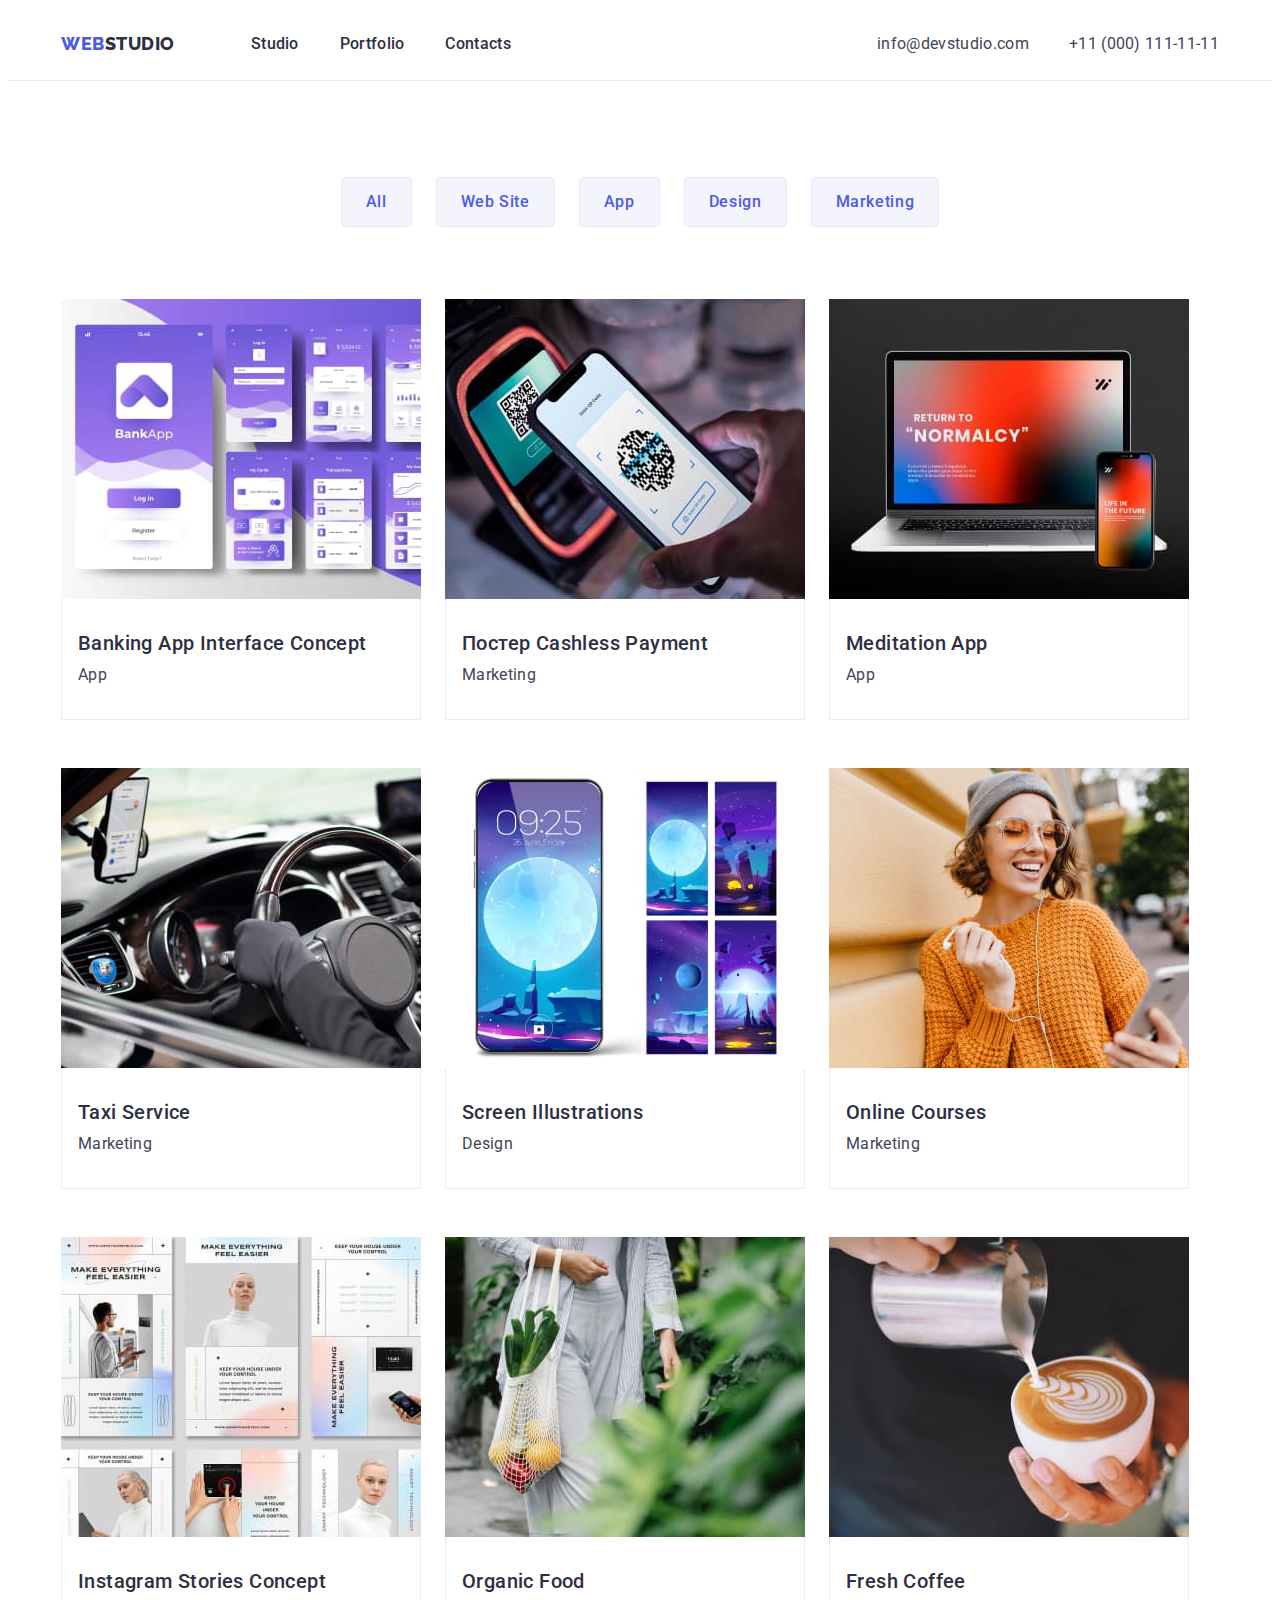
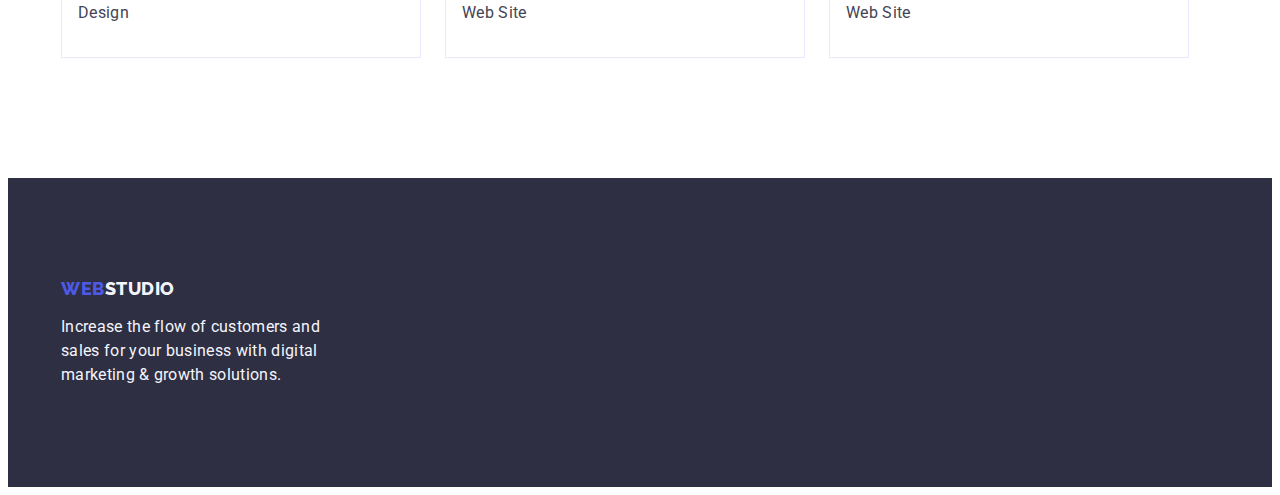
==== portfolio.html @ adb834d6 "Initial commit" ====
<!DOCTYPE html>
<html lang="en">
  <head>
    <meta charset="UTF-8" />
    <meta http-equiv="X-UA-Compatible" content="IE=edge" />
    <meta name="viewport" content="width=device-width, initial-scale=1.0" />
    <title>Portfolio</title>
    <link rel="preconnect" href="https://fonts.googleapis.com" />
    <link rel="preconnect" href="https://fonts.gstatic.com" crossorigin />
    <link
      href="https://fonts.googleapis.com/css2?family=Raleway:wght@800&family=Roboto:wght@400;500;700&display=swap"
      rel="stylesheet"
    />
    <link
      rel="stylesheet"
      href="https://cdnjs.cloudflare.com/ajax/libs/modern-normalize/1.1.0/modern-normalize.min.css"
      integrity="sha512-wpPYUAdjBVSE4KJnH1VR1HeZfpl1ub8YT/NKx4PuQ5NmX2tKuGu6U/JRp5y+Y8XG2tV+wKQpNHVUX03MfMFn9Q=="
      crossorigin="anonymous"
      referrerpolicy="no-referrer"
    />
    <link rel="stylesheet" href="./css/portfolio.css" />
  </head>
  <body>
    <!-- header -->
    <header>
      <div class="container header-container">
        <nav class="nav-header">
          <a class="logo" href="./index.html" lang="en"
            ><span class="logo-part">Web</span>Studio</a
          >
          <ul class="header-list">
            <li class="header-item">
              <a class="header-item-link" href="./index.html">Studio</a>
            </li>
            <li class="header-item">
              <a class="header-item-link" href="./portfolio.html">Portfolio</a>
            </li>
            <li class="header-item">
              <a class="header-item-link" href="">Contacts</a>
            </li>
          </ul>
        </nav>
        <address class="addres">
          <ul class="addres-list">
            <li class="header-item-addres">
              <a
                class="header-item-link header-contacts"
                href="mailto:info@devstudio.com"
                >info@devstudio.com</a
              >
            </li>
            <li>
              <a
                class="header-item-link header-contacts"
                href="tel:+110001111111"
                >+11 (000) 111-11-11</a
              >
            </li>
          </ul>
        </address>
      </div>
    </header>
    <!-- Main -->
    <main>
      <section class="section section-work">
        <div class="container">
          <h1 class="visually-hidden">Work Examples</h1>
          <ul class="work-list">
            <li class="work-list-item">
              <button class="button" type="button">All</button>
            </li>
            <li class="work-list-item">
              <button class="button" type="button">Web Site</button>
            </li>
            <li class="work-list-item">
              <button class="button" type="button">App</button>
            </li>
            <li class="work-list-item">
              <button class="button" type="button">Design</button>
            </li>
            <li class="work-list-item">
              <button class="button" type="button">Marketing</button>
            </li>
          </ul>
          <ul class="work-list-examples">
            <li class="work-list-example-item">
              <div class="example-image">
                <img
                  src="./images/portfolio1.jpg"
                  alt="App design"
                  width="360"
                />
              </div>
              <div class="examples-info">
                <h2 class="secondary-title">Banking App Interface Concept</h2>
                <p class="examples-expl">App</p>
              </div>
            </li>
            <li class="work-list-example-item">
              <div class="example-image">
                <img
                  src="./images/portfolio2.jpg"
                  alt="Smartphone scans QR code"
                  width="360"
                />
              </div>
              <div class="examples-info">
                <h2 class="secondary-title">
                  Постер <span lang="en">Cashless Payment</span>
                </h2>
                <p class="examples-expl">Marketing</p>
              </div>
            </li>
            <li class="work-list-example-item">
              <div class="example-image">
                <img
                  src="./images/portfolio3.jpg"
                  alt="Laptop and smartphone"
                  width="360"
                />
              </div>
              <div class="examples-info">
                <h2 class="secondary-title">Meditation App</h2>
                <p class="examples-expl">App</p>
              </div>
            </li>
            <li class="work-list-example-item">
              <div class="example-image">
                <img
                  src="./images/portfolio4.jpg"
                  alt="Hands on the steering wheel"
                  width="360"
                />
              </div>
              <div class="examples-info">
                <h2 class="secondary-title">Taxi Service</h2>
                <p class="examples-expl">Marketing</p>
              </div>
            </li>
            <li class="work-list-example-item">
              <div class="example-image">
                <img
                  src="./images/portfolio5.jpg"
                  alt="Smartphone's main screen"
                  width="360"
                />
              </div>
              <div class="examples-info">
                <h2 class="secondary-title">Screen Illustrations</h2>
                <p class="examples-expl">Design</p>
              </div>
            </li>
            <li class="work-list-example-item">
              <div class="example-image">
                <img
                  src="./images/portfolio6.jpg"
                  alt="Woman listening to music"
                  width="360"
                />
              </div>
              <div class="examples-info">
                <h2 class="secondary-title" lang="en">Online Courses</h2>
                <p class="examples-expl">Marketing</p>
              </div>
            </li>
            <li class="work-list-example-item">
              <div class="example-image">
                <img
                  src="./images/portfolio7.jpg"
                  alt="Instagram stories models"
                  width="360"
                />
              </div>
              <div class="examples-info">
                <h2 class="secondary-title">Instagram Stories Concept</h2>
                <p class="examples-expl">Design</p>
              </div>
            </li>
            <li class="work-list-example-item">
              <div class="example-image">
                <img
                  src="./images/portfolio8.jpg"
                  alt="Woman with shopper"
                  width="360"
                />
              </div>
              <div class="examples-info">
                <h2 class="secondary-title">Organic Food</h2>
                <p class="examples-expl">Web Site</p>
              </div>
            </li>
            <li class="work-list-example-item">
              <div class="example-image">
                <img
                  src="./images/portfolio9.jpg"
                  alt="Barista pouring coffee"
                  width="360"
                />
              </div>
              <div class="examples-info">
                <h2 class="secondary-title">Fresh Coffee</h2>
                <p class="examples-expl">Web Site</p>
              </div>
            </li>
          </ul>
        </div>
      </section>
    </main>
    <!-- footer -->
    <footer class="footer">
      <div class="container">
        <a class="footer-logo logo" href="./index.html"
          ><span class="logo-part">Web</span>Studio</a
        >
        <p class="footer-text">
          Increase the flow of customers and sales for your business with
          digital marketing & growth solutions.
        </p>
      </div>
    </footer>
  </body>
</html>
---- css/portfolio.css ----
:root {
  --main-font: "Roboto", sans-serif;
  --secondary-font: "Raleway", sans-serif;
  --main-color: #2e2f42;
  --secondary-color: #434455;
  --third-color: #ffffff;
  --contacts-color-secondary: #f4f4fd;
  --accent-color: #404bbf;
  --brand-color: #4d5ae5;
  --background-main: #f4f4fd;
  --background-secondary: #2e2f42;
  --border-color: #e7e9fc;
}
ul,
ol {
  list-style: none;
  margin: 0;
  padding: 0;
}
p,
h1,
h2,
h3,
h4,
h5,
h6 {
  margin: 0;
}
button {
  font: inherit;
  padding: 0;
  border: none;
  background-color: transparent;
}
a {
  text-decoration: none;
  color: inherit;
  font-style: inherit;
}
img {
  display: block;
  max-width: 100%;
  height: auto;
}
address {
  font-style: inherit;
}

/* base */

body {
  font-family: var(--main-font);
  color: var(--main-color);
}

.visually-hidden {
  position: absolute;
  white-space: nowrap;
  width: 1px;
  height: 1px;
  overflow: hidden;
  border: 0;
  padding: 0;
  clip: rect(0 0 0 0);
  clip-path: inset(50%);
  margin: -1px;
}

.secondary-title {
  font-weight: 500;
  font-size: 20px;
  line-height: 1.2;
  letter-spacing: 0.02em;
  color: var(--main-color);
  margin-bottom: 8px;
}
.container {
  width: 1158px;
  margin: 0 auto;
  padding: 0 15px;
}
.section {
  margin: 0 auto;
}

/* header */
.header-container {
  display: flex;
  align-items: center;
}

.nav-header {
  display: flex;
}
.header-list {
  display: flex;
  min-width: 260px;
  justify-content: space-between;
}
.addres-list {
  display: flex;
}
address {
  margin-left: auto;
}

header {
  background-color: var(--third-color);
  padding: 24px 0;
  border-bottom: 1px solid var(--border-color);
}

.logo {
  font-family: var(--secondary-font);
  font-weight: 800;
  font-size: 18px;
  line-height: 1.17;
  display: flex;
  align-items: center;
  letter-spacing: 0.03em;
  text-transform: uppercase;
  color: var(--main-color);
  margin-right: 76px;
}
.logo-part {
  color: var(--brand-color);
}
.header-item-addres {
  margin-right: 40px;
}
.header-item-link {
  font-weight: 500;
  font-size: 16px;
  line-height: 1.5;
  letter-spacing: 0.02em;
  padding-top: 24px;
  padding-bottom: 24px;
  color: var(--main-color);
}

.header-contacts {
  font-weight: 400;
  font-size: 16px;
  line-height: 1.5;
  letter-spacing: 0.02em;
  color: var(--secondary-color);
}

.header-item-link:hover,
.header-item-link:focus {
  color: var(--accent-color);
}

/* work examples */
.section-work {
  padding-top: 96px;
  padding-bottom: 120px;
}

.button {
  display: block;
  font-weight: 500;
  font-size: 16px;
  line-height: 1.5;
  text-align: center;
  border: 1px solid var(--border-color);
  border-radius: 4px;
  letter-spacing: 0.04em;
  color: var(--brand-color);
  background: var(--background-main);
  padding: 12px 24px;
}

.button:hover,
.button:focus {
  color: var(--third-color);
  background: var(--accent-color);
  cursor: pointer;
}
.work-list {
  margin-bottom: 72px;
  display: flex;
  justify-content: center;
}

.work-list-item:nth-child(-n + 4) {
  margin-right: 24px;
}

.work-list-examples {
  display: flex;
  flex-wrap: wrap;
  gap: 24px;
  flex-basis: calc((100% - 2 * 24px) / 3);
}

.work-list-example-item:nth-child(-n + 6) {
  margin-bottom: 48px;
}

.work-list-example-item:nth-child(n + 4) {
  margin-top: -24px;
}

.examples-expl {
  font-weight: 400;
  font-size: 16px;
  line-height: 1.5;
  letter-spacing: 0.02em;
  color: var(--secondary-color);
}
.examples-info {
  border-bottom: 1px solid var(--border-color);
  border-right: 1px solid var(--border-color);
  border-left: 1px solid var(--border-color);
  padding-top: 32px;
  padding-bottom: 32px;
  padding-left: 16px;
  padding-right: auto;
}
.examples-image {
  margin-bottom: 0;
}

/* footer */

.footer-text {
  font-weight: 400;
  font-size: 16px;
  line-height: 1.5;
  letter-spacing: 0.02em;
  color: var(--contacts-color-secondary);
  max-width: 264px;
}

.footer {
  background: var(--background-secondary);
  padding: 100px 0;
}

.footer-logo {
  color: var(--contacts-color-secondary);
  margin-bottom: 16px;
}
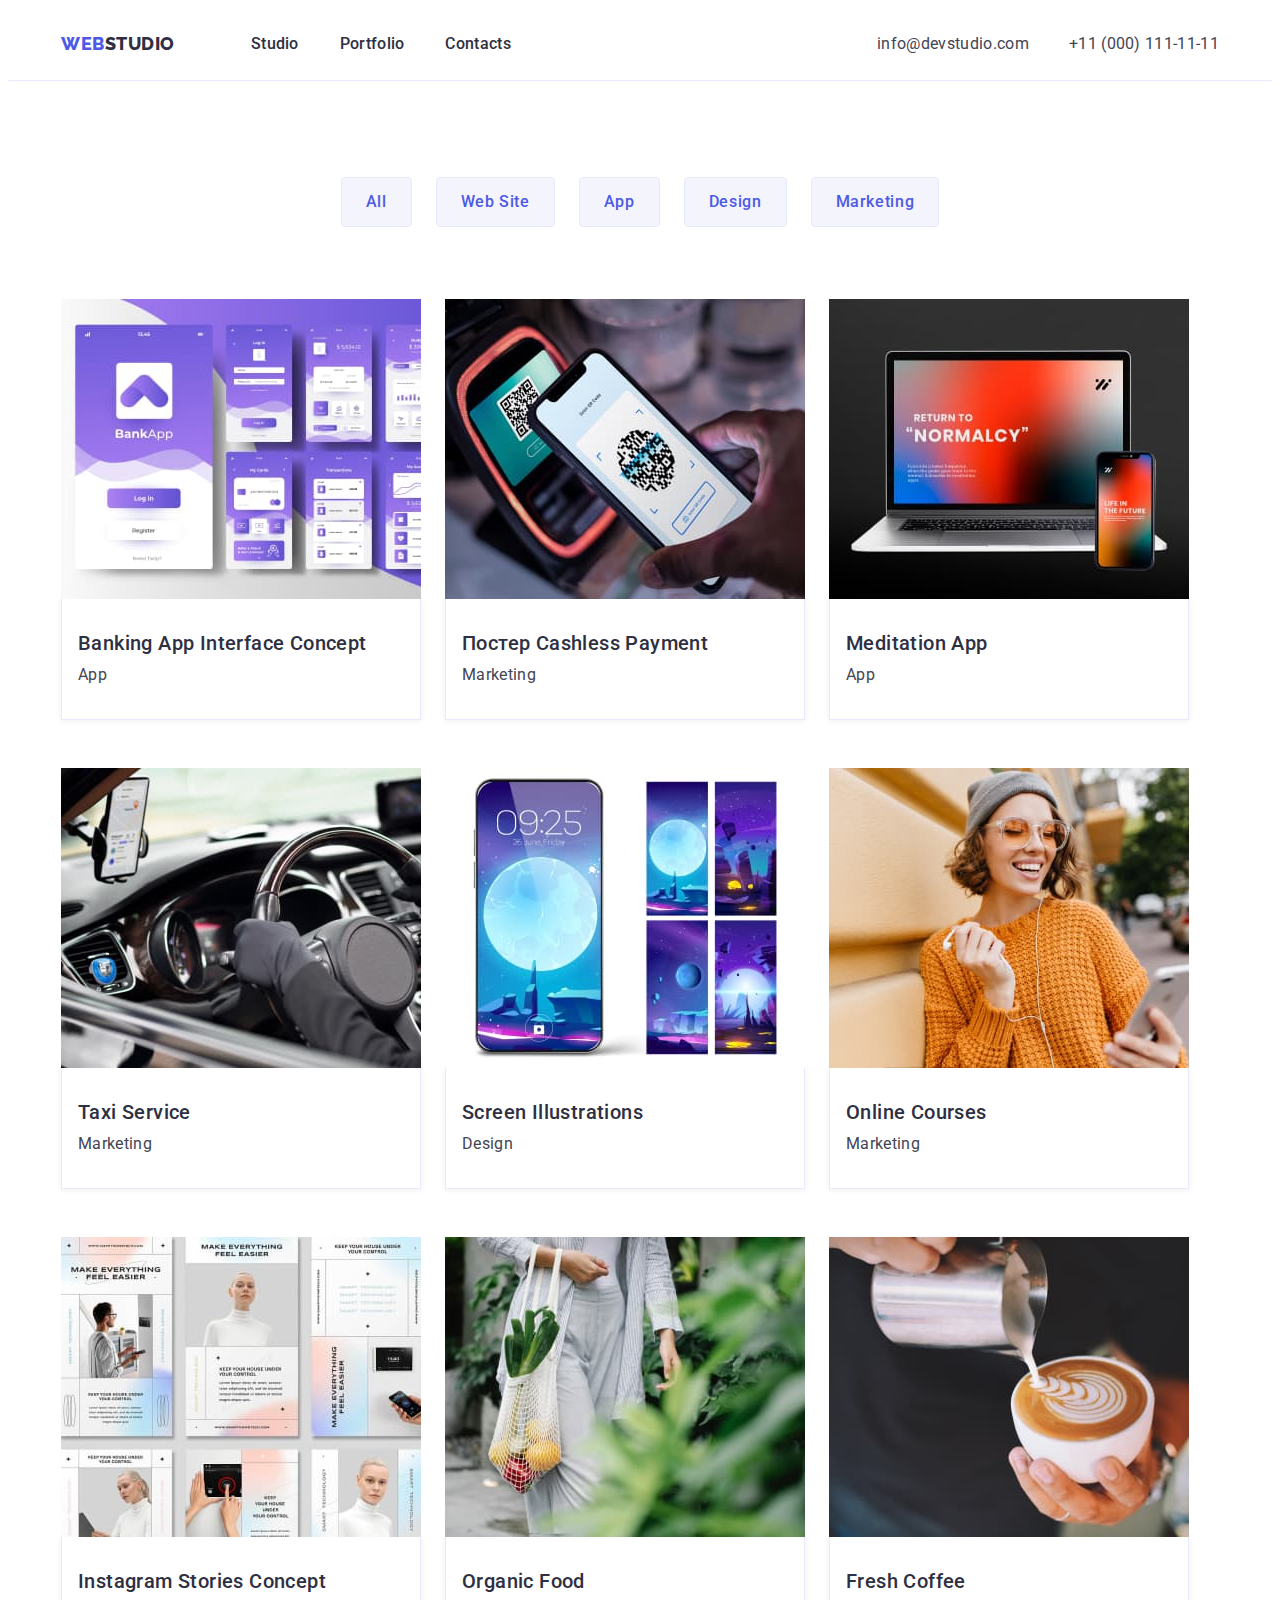
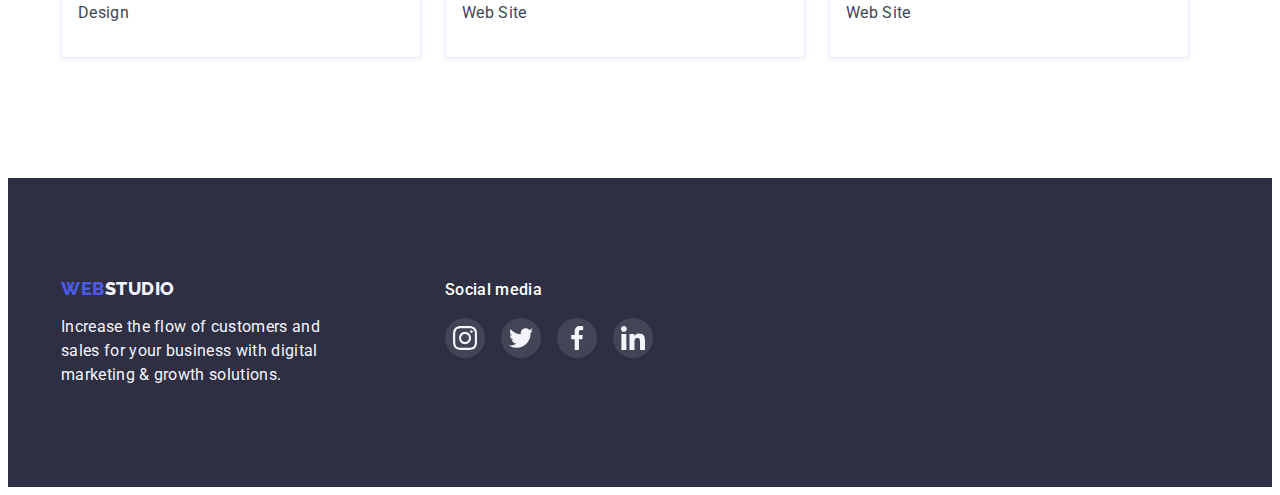
==== commit 7346d823: "homework 4" ====
--- a/portfolio.html
+++ b/portfolio.html
@@ -208,14 +208,49 @@
     </main>
     <!-- footer -->
     <footer class="footer">
-      <div class="container">
-        <a class="footer-logo logo" href="./index.html"
-          ><span class="logo-part">Web</span>Studio</a
-        >
-        <p class="footer-text">
-          Increase the flow of customers and sales for your business with
-          digital marketing & growth solutions.
-        </p>
+      <div class="footer-container container">
+        <div class="footer-left">
+          <a class="footer-logo logo" href="./index.html"
+            ><span class="logo-part">Web</span>Studio</a
+          >
+          <p class="footer-text">
+            Increase the flow of customers and sales for your business with
+            digital marketing & growth solutions.
+          </p>
+        </div>
+        <div>
+          <p class="footer-social">Social media</p>
+          <ul class="footer-social-list">
+            <li class="footer-social-list-item">
+              <a href="" class="footer-social-list-link">
+                <svg class="footer-list-icon" width="24px" height="24px">
+                  <use href="./images/symbol-defs.svg#icon-instagram"></use>
+                </svg>
+              </a>
+            </li>
+            <li class="footer-social-list-item">
+              <a href="" class="footer-social-list-link">
+                <svg class="footer-list-icon" width="24px" height="24px">
+                  <use href="./images/symbol-defs.svg#icon-twitter"></use>
+                </svg>
+              </a>
+            </li>
+            <li class="footer-social-list-item">
+              <a href="" class="footer-social-list-link">
+                <svg class="footer-list-icon" width="24px" height="24px">
+                  <use href="./images/symbol-defs.svg#icon-facebook"></use>
+                </svg>
+              </a>
+            </li>
+            <li class="footer-social-list-item">
+              <a href="" class="footer-social-list-link">
+                <svg class="footer-list-icon" width="24px" height="24px">
+                  <use href="./images/symbol-defs.svg#icon-linkedin"></use>
+                </svg>
+              </a>
+            </li>
+          </ul>
+        </div>
       </div>
     </footer>
   </body>
--- a/css/portfolio.css
+++ b/css/portfolio.css
@@ -217,7 +217,16 @@
   padding-bottom: 32px;
   padding-left: 16px;
   padding-right: auto;
-}
+  box-shadow: 0px 1px 6px rgba(46, 47, 66, 0.08);
+}
+
+.examples-info:hover,
+.examples-info:focus {
+  cursor: pointer;
+  box-shadow: 0px 1px 6px rgba(46, 47, 66, 0.08),
+    0px 1px 1px rgba(46, 47, 66, 0.16), 0px 2px 1px rgba(46, 47, 66, 0.08);
+}
+
 .examples-image {
   margin-bottom: 0;
 }
@@ -242,3 +251,38 @@
   color: var(--contacts-color-secondary);
   margin-bottom: 16px;
 }
+.footer-social {
+  font-weight: 500;
+  font-size: 16px;
+  line-height: 1.5;
+  letter-spacing: 0.02em;
+  color: var(--third-color);
+  margin-bottom: 16px;
+}
+.footer-container {
+  display: flex;
+  align-items: flex-start;
+}
+.footer-left {
+  margin-right: 120px;
+}
+.footer-social-list {
+  display: flex;
+  gap: 16px;
+}
+.footer-social-list-link {
+  display: flex;
+  justify-content: center;
+  align-items: center;
+  width: 40px;
+  height: 40px;
+  border-radius: 50%;
+  background-color: rgba(255, 255, 255, 0.1);
+}
+.footer-social-list-link:hover,
+.footer-social-list-link:focus {
+  background-color: #31d0aa;
+}
+.footer-list-icon {
+  fill: var(--contacts-color-secondary);
+}
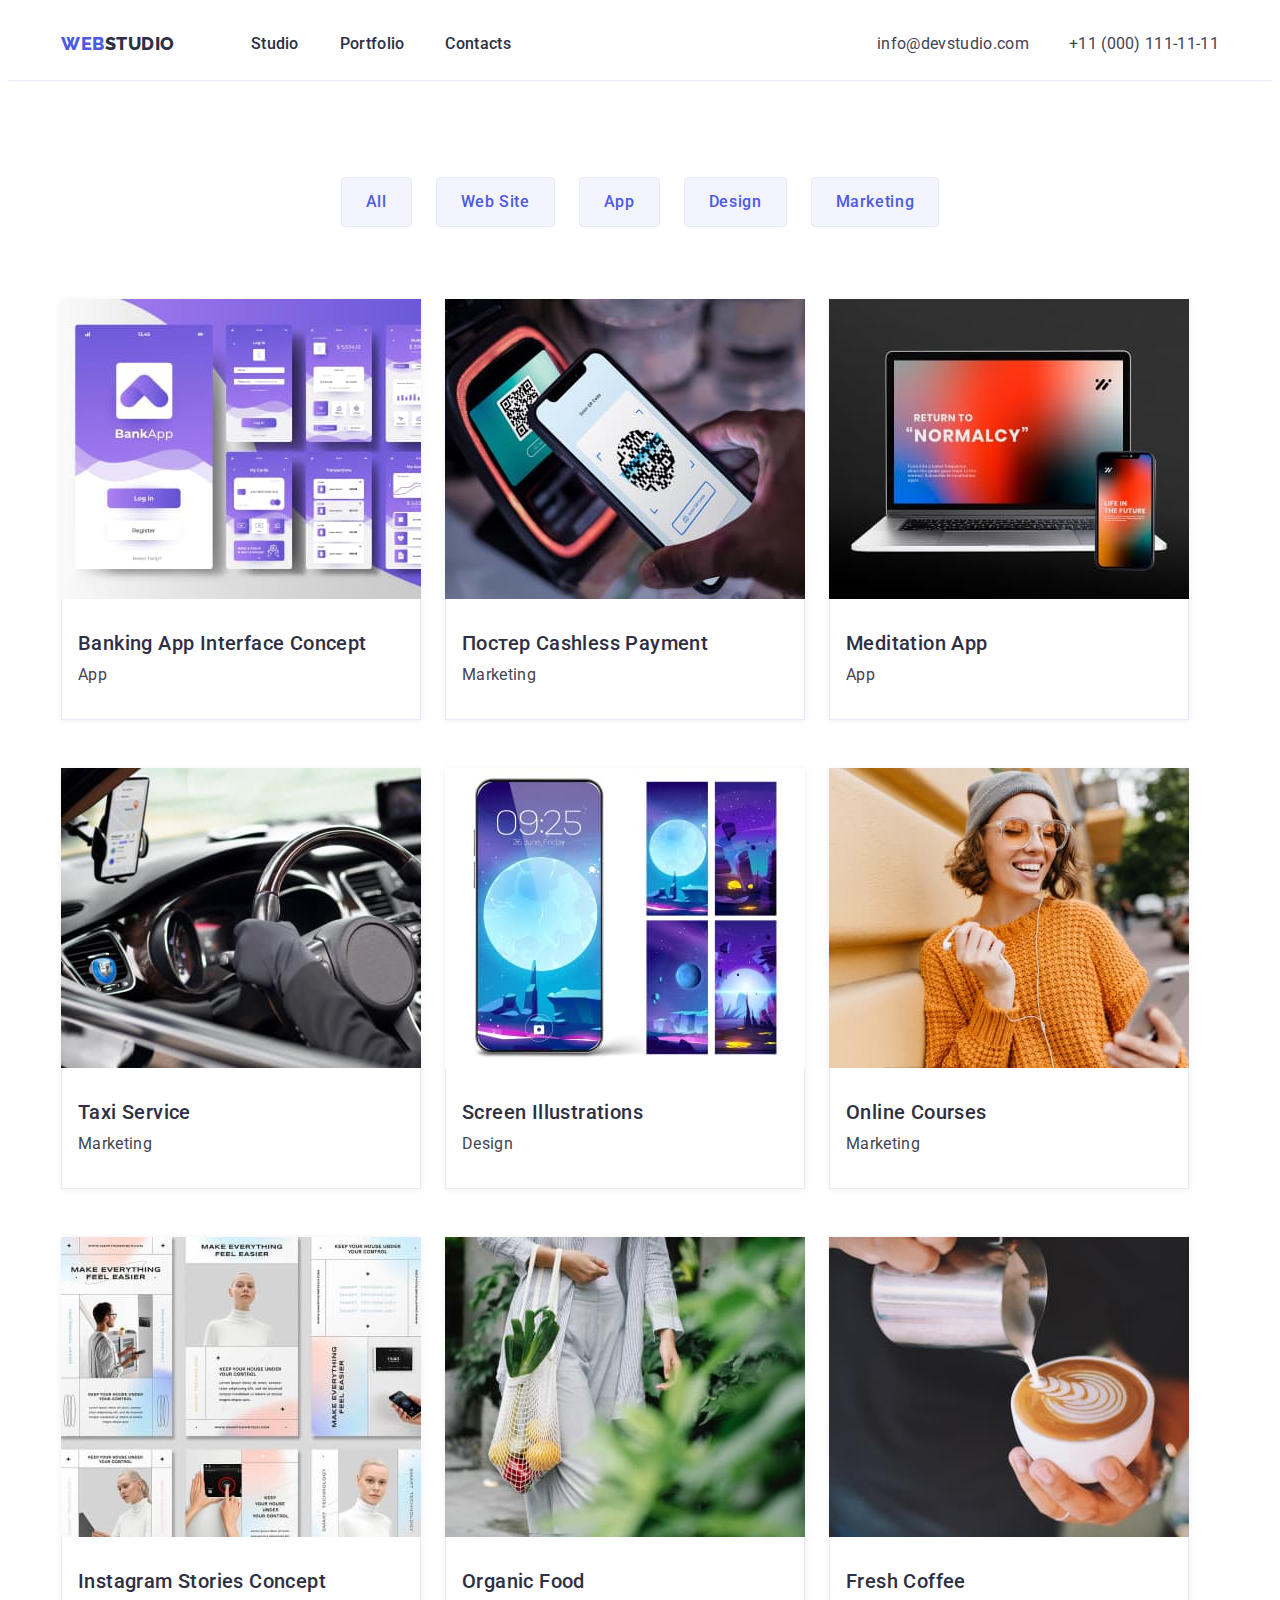
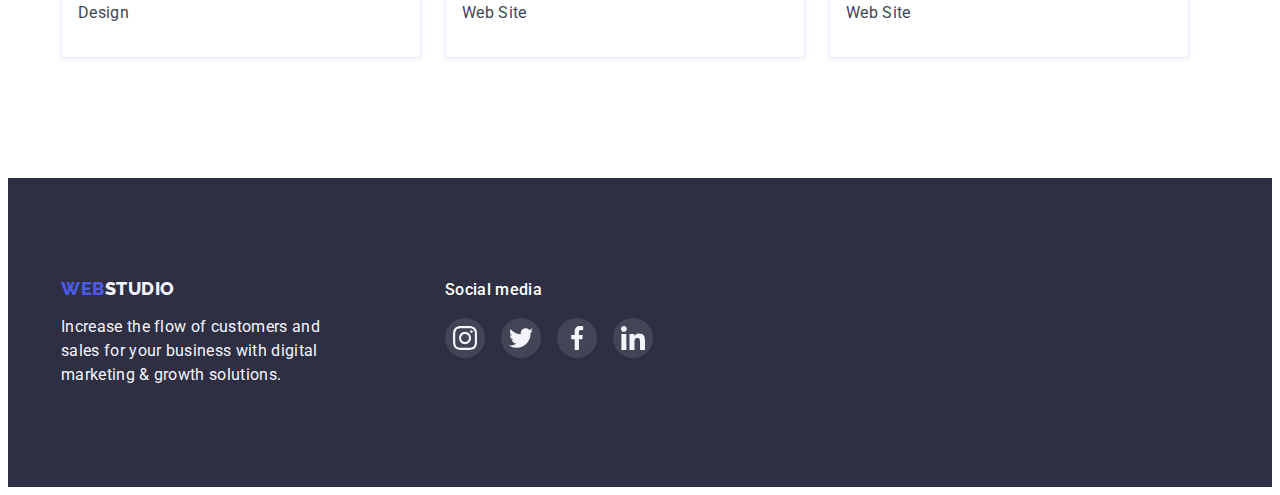
==== commit 6f2c9164: "homework 4 corrected" ====
--- a/portfolio.html
+++ b/portfolio.html
@@ -84,123 +84,123 @@
           </ul>
           <ul class="work-list-examples">
             <li class="work-list-example-item">
-              <div class="example-image">
+              <a href="" class="example-link">
                 <img
                   src="./images/portfolio1.jpg"
                   alt="App design"
                   width="360"
                 />
-              </div>
-              <div class="examples-info">
-                <h2 class="secondary-title">Banking App Interface Concept</h2>
-                <p class="examples-expl">App</p>
-              </div>
-            </li>
-            <li class="work-list-example-item">
-              <div class="example-image">
+                <div href="" class="examples-info">
+                  <h2 class="secondary-title">Banking App Interface Concept</h2>
+                  <p class="examples-expl">App</p>
+                </div>
+              </a>
+            </li>
+            <li class="work-list-example-item">
+              <a href="" class="example-link">
                 <img
                   src="./images/portfolio2.jpg"
                   alt="Smartphone scans QR code"
                   width="360"
                 />
-              </div>
-              <div class="examples-info">
-                <h2 class="secondary-title">
-                  Постер <span lang="en">Cashless Payment</span>
-                </h2>
-                <p class="examples-expl">Marketing</p>
-              </div>
-            </li>
-            <li class="work-list-example-item">
-              <div class="example-image">
+                <div href class="examples-info">
+                  <h2 class="secondary-title">
+                    Постер <span lang="en">Cashless Payment</span>
+                  </h2>
+                  <p class="examples-expl">Marketing</p>
+                </div>
+              </a>
+            </li>
+            <li class="work-list-example-item">
+              <a href="" class="example-link">
                 <img
                   src="./images/portfolio3.jpg"
                   alt="Laptop and smartphone"
                   width="360"
                 />
-              </div>
-              <div class="examples-info">
-                <h2 class="secondary-title">Meditation App</h2>
-                <p class="examples-expl">App</p>
-              </div>
-            </li>
-            <li class="work-list-example-item">
-              <div class="example-image">
+                <div class="examples-info">
+                  <h2 class="secondary-title">Meditation App</h2>
+                  <p class="examples-expl">App</p>
+                </div>
+              </a>
+            </li>
+            <li class="work-list-example-item">
+              <a href="" class="example-link">
                 <img
                   src="./images/portfolio4.jpg"
                   alt="Hands on the steering wheel"
                   width="360"
                 />
-              </div>
-              <div class="examples-info">
-                <h2 class="secondary-title">Taxi Service</h2>
-                <p class="examples-expl">Marketing</p>
-              </div>
-            </li>
-            <li class="work-list-example-item">
-              <div class="example-image">
+                <div class="examples-info">
+                  <h2 class="secondary-title">Taxi Service</h2>
+                  <p class="examples-expl">Marketing</p>
+                </div>
+              </a>
+            </li>
+            <li class="work-list-example-item">
+              <a href="" class="example-link">
                 <img
                   src="./images/portfolio5.jpg"
                   alt="Smartphone's main screen"
                   width="360"
                 />
-              </div>
-              <div class="examples-info">
-                <h2 class="secondary-title">Screen Illustrations</h2>
-                <p class="examples-expl">Design</p>
-              </div>
-            </li>
-            <li class="work-list-example-item">
-              <div class="example-image">
+                <div class="examples-info">
+                  <h2 class="secondary-title">Screen Illustrations</h2>
+                  <p class="examples-expl">Design</p>
+                </div>
+              </a>
+            </li>
+            <li class="work-list-example-item">
+              <a href="" class="example-link">
                 <img
                   src="./images/portfolio6.jpg"
                   alt="Woman listening to music"
                   width="360"
                 />
-              </div>
-              <div class="examples-info">
-                <h2 class="secondary-title" lang="en">Online Courses</h2>
-                <p class="examples-expl">Marketing</p>
-              </div>
-            </li>
-            <li class="work-list-example-item">
-              <div class="example-image">
+                <div class="examples-info">
+                  <h2 class="secondary-title" lang="en">Online Courses</h2>
+                  <p class="examples-expl">Marketing</p>
+                </div>
+              </a>
+            </li>
+            <li class="work-list-example-item">
+              <a href="" class="example-link">
                 <img
                   src="./images/portfolio7.jpg"
                   alt="Instagram stories models"
                   width="360"
                 />
-              </div>
-              <div class="examples-info">
-                <h2 class="secondary-title">Instagram Stories Concept</h2>
-                <p class="examples-expl">Design</p>
-              </div>
-            </li>
-            <li class="work-list-example-item">
-              <div class="example-image">
+                <div class="examples-info">
+                  <h2 class="secondary-title">Instagram Stories Concept</h2>
+                  <p class="examples-expl">Design</p>
+                </div>
+              </a>
+            </li>
+            <li class="work-list-example-item">
+              <a href="" class="example-link">
                 <img
                   src="./images/portfolio8.jpg"
                   alt="Woman with shopper"
                   width="360"
                 />
-              </div>
-              <div class="examples-info">
-                <h2 class="secondary-title">Organic Food</h2>
-                <p class="examples-expl">Web Site</p>
-              </div>
-            </li>
-            <li class="work-list-example-item">
-              <div class="example-image">
+                <div class="examples-info">
+                  <h2 class="secondary-title">Organic Food</h2>
+                  <p class="examples-expl">Web Site</p>
+                </div>
+              </a>
+            </li>
+            <li class="work-list-example-item">
+              <a href="" class="example-link">
                 <img
                   src="./images/portfolio9.jpg"
                   alt="Barista pouring coffee"
                   width="360"
                 />
-              </div>
-              <div class="examples-info">
-                <h2 class="secondary-title">Fresh Coffee</h2>
-                <p class="examples-expl">Web Site</p>
-              </div>
+                <div class="examples-info">
+                  <h2 class="secondary-title">Fresh Coffee</h2>
+                  <p class="examples-expl">Web Site</p>
+                </div>
+              </a>
             </li>
           </ul>
         </div>
--- a/css/portfolio.css
+++ b/css/portfolio.css
@@ -217,18 +217,17 @@
   padding-bottom: 32px;
   padding-left: 16px;
   padding-right: auto;
+}
+
+.example-link {
+  display: block;
   box-shadow: 0px 1px 6px rgba(46, 47, 66, 0.08);
 }
-
-.examples-info:hover,
-.examples-info:focus {
+.example-link:hover,
+.example-link:focus {
   cursor: pointer;
   box-shadow: 0px 1px 6px rgba(46, 47, 66, 0.08),
     0px 1px 1px rgba(46, 47, 66, 0.16), 0px 2px 1px rgba(46, 47, 66, 0.08);
-}
-
-.examples-image {
-  margin-bottom: 0;
 }
 
 /* footer */
